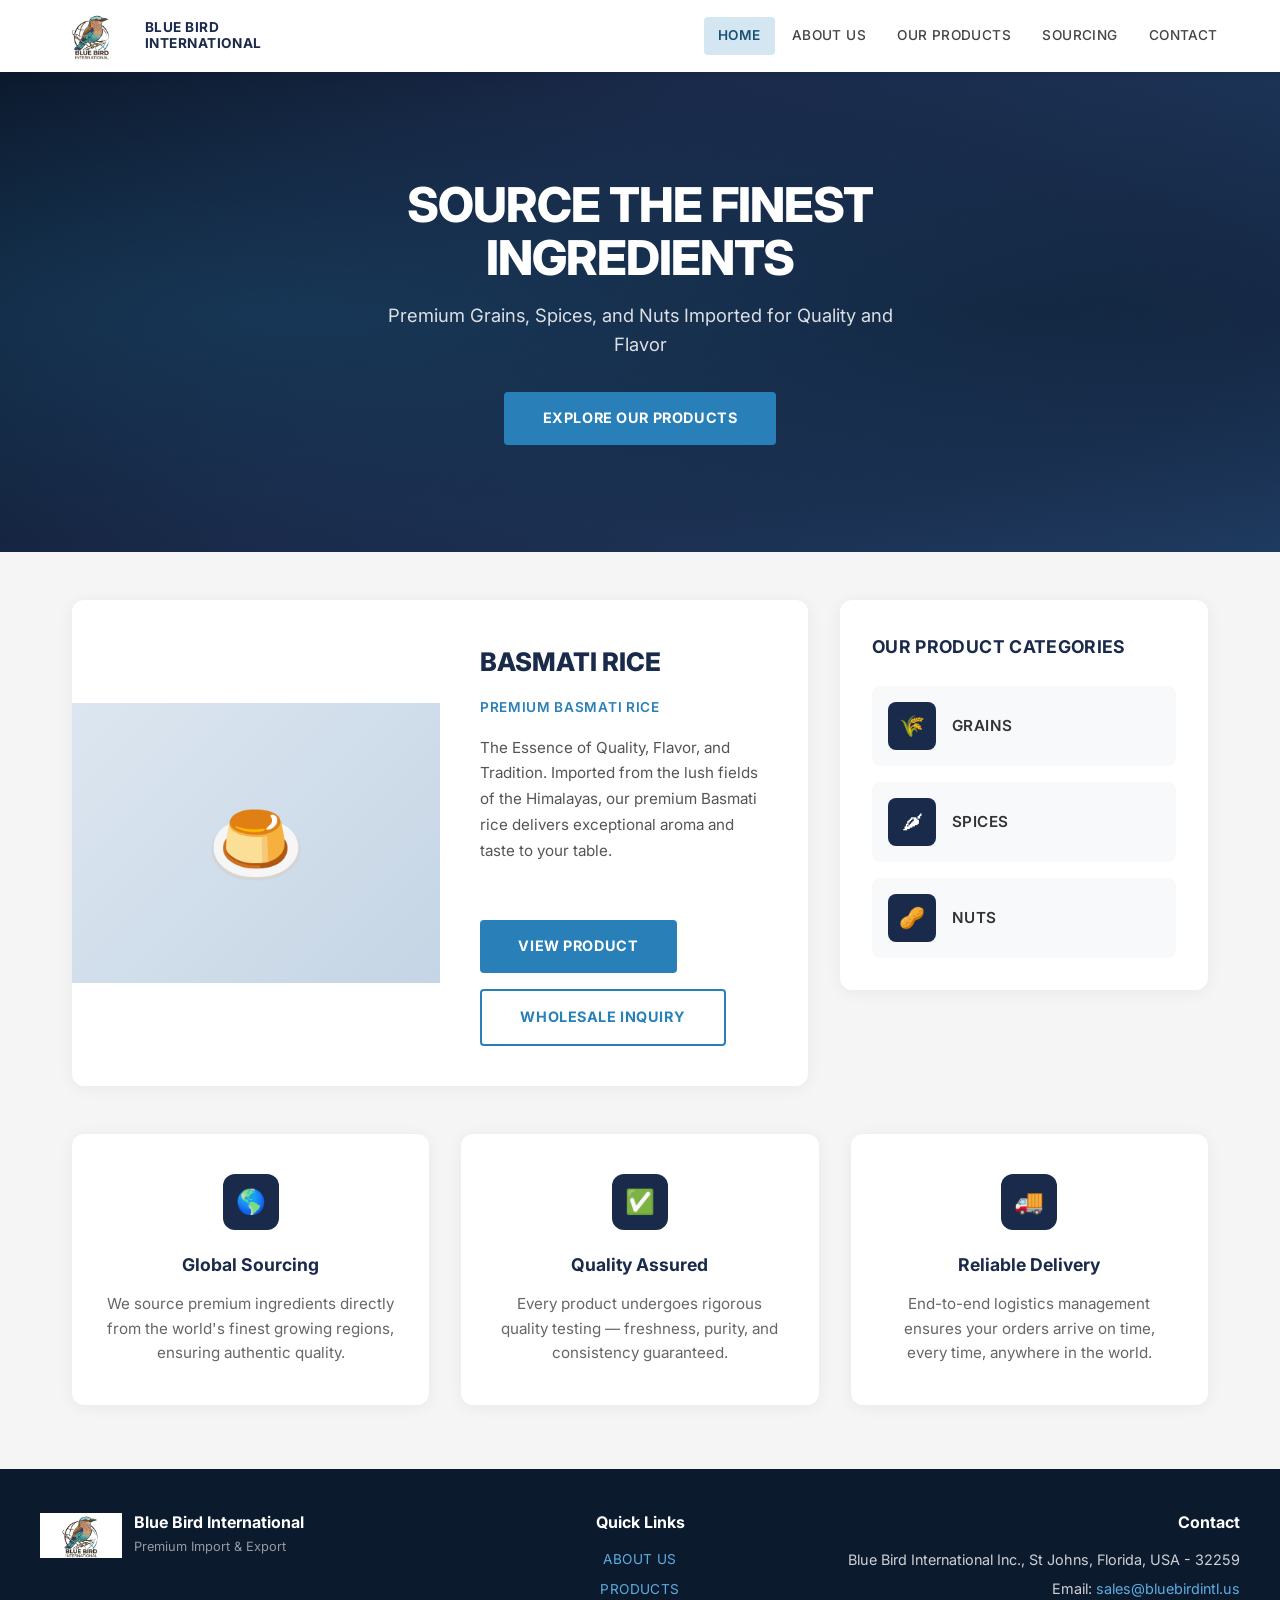
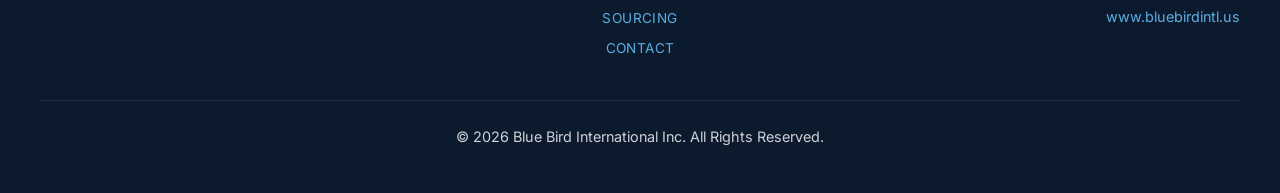
==== index.html @ 2b731b39 "Initial commit via Netlify" ====
<!DOCTYPE html>
<html lang="en">
<head>
  <meta charset="UTF-8" />
  <meta name="viewport" content="width=device-width, initial-scale=1.0" />
  <title>Blue Bird International | Premium Grains, Spices & Nuts</title>
  <link rel="preconnect" href="https://fonts.googleapis.com" />
  <link rel="preconnect" href="https://fonts.gstatic.com" crossorigin />
  <link href="https://fonts.googleapis.com/css2?family=Inter:wght@400;500;600;700;800&display=swap" rel="stylesheet" />
  <link rel="stylesheet" href="styles.css" />
</head>
<body>
  <header>
    <a href="index.html" class="logo">
      <img src="images/logo.jpg" alt="Blue Bird International" />
      <span>Blue Bird<br>International</span>
    </a>
    <button class="menu-toggle" onclick="document.querySelector('nav').classList.toggle('open')" aria-label="Toggle menu">
      <span></span><span></span><span></span>
    </button>
    <nav>
      <a href="index.html" class="active">Home</a>
      <a href="about.html">About Us</a>
      <a href="products.html">Our Products</a>
      <a href="services.html">Sourcing</a>
      <a href="contact.html">Contact</a>
    </nav>
  </header>

  <section class="hero">
    <div class="hero-text">
      <h1>Source the Finest Ingredients</h1>
      <p>Premium Grains, Spices, and Nuts Imported for Quality and Flavor</p>
      <a href="products.html" class="btn">Explore Our Products</a>
    </div>
  </section>

  <section class="featured-section">
    <div class="featured-product">
      <div class="featured-product-image">&#127854;</div>
      <div class="featured-product-info">
        <h2>Basmati Rice</h2>
        <p class="subtitle">Premium Basmati Rice</p>
        <p>The Essence of Quality, Flavor, and Tradition. Imported from the lush fields of the Himalayas, our premium Basmati rice delivers exceptional aroma and taste to your table.</p>
        <div class="btn-group">
          <a href="products.html" class="btn">View Product</a>
          <a href="contact.html" class="btn-outline">Wholesale Inquiry</a>
        </div>
      </div>
    </div>

    <div class="categories-sidebar">
      <h3>Our Product Categories</h3>
      <div class="category-list">
        <a href="products.html" class="category-item">
          <div class="category-icon">&#127806;</div>
          <span>Grains</span>
        </a>
        <a href="products.html" class="category-item">
          <div class="category-icon">&#127798;</div>
          <span>Spices</span>
        </a>
        <a href="products.html" class="category-item">
          <div class="category-icon">&#129372;</div>
          <span>Nuts</span>
        </a>
      </div>
    </div>
  </section>

  <section class="features">
    <div class="feature">
      <div class="icon">&#127758;</div>
      <h3>Global Sourcing</h3>
      <p>We source premium ingredients directly from the world's finest growing regions, ensuring authentic quality.</p>
    </div>
    <div class="feature">
      <div class="icon">&#9989;</div>
      <h3>Quality Assured</h3>
      <p>Every product undergoes rigorous quality testing — freshness, purity, and consistency guaranteed.</p>
    </div>
    <div class="feature">
      <div class="icon">&#128666;</div>
      <h3>Reliable Delivery</h3>
      <p>End-to-end logistics management ensures your orders arrive on time, every time, anywhere in the world.</p>
    </div>
  </section>

  <footer>
    <div class="footer-inner">
      <div class="footer-contact">
        <div class="footer-brand">
          <img src="images/logo.jpg" alt="Blue Bird International" style="height:45px;width:auto;" />
          <div class="footer-brand-text">
            <h3>Blue Bird International</h3>
            <p>Premium Import & Export</p>
          </div>
        </div>
      </div>
      <div class="footer-links">
        <h3>Quick Links</h3>
        <div class="footer-nav">
          <a href="about.html">About Us</a>
          <a href="products.html">Products</a>
          <a href="services.html">Sourcing</a>
          <a href="contact.html">Contact</a>
        </div>
      </div>
      <div class="footer-contact" style="text-align:right;">
        <h3>Contact</h3>
        <p>Blue Bird International Inc., St Johns, Florida, USA - 32259</p>
        <p>Email: <a href="mailto:sales@bluebirdintl.us">sales@bluebirdintl.us</a></p>
        <p><a href="https://www.bluebirdintl.us" target="_blank">www.bluebirdintl.us</a></p>
      </div>
      <div class="footer-copy">
        <p>&copy; 2026 Blue Bird International Inc. All Rights Reserved.</p>
      </div>
    </div>
  </footer>
</body>
</html>
---- styles.css ----
/* ===== RESET & BASE ===== */
*, *::before, *::after {
  box-sizing: border-box;
  margin: 0;
  padding: 0;
}

body {
  font-family: "Inter", "Segoe UI", system-ui, -apple-system, sans-serif;
  background: #f5f5f5;
  color: #333;
  line-height: 1.7;
  font-size: 16px;
}

a {
  text-decoration: none;
  color: inherit;
}

img {
  max-width: 100%;
  display: block;
}

/* ===== HEADER ===== */
header {
  display: flex;
  justify-content: space-between;
  align-items: center;
  background: #ffffff;
  padding: 0 3rem;
  height: 72px;
  box-shadow: 0 2px 8px rgba(0, 0, 0, 0.08);
  position: sticky;
  top: 0;
  z-index: 100;
}

.logo {
  display: flex;
  align-items: center;
  gap: 0.6rem;
  font-weight: 700;
  font-size: 1.05rem;
  color: #1a2a4a;
  letter-spacing: -0.01em;
}

.logo img {
  height: 48px;
  width: auto;
}

.logo span {
  line-height: 1.15;
  font-size: 0.85rem;
  text-transform: uppercase;
  letter-spacing: 0.04em;
  color: #1a2a4a;
}

nav {
  display: flex;
  align-items: center;
  gap: 0.15rem;
}

nav a {
  color: #444;
  padding: 0.45rem 0.9rem;
  font-weight: 500;
  font-size: 0.85rem;
  border-radius: 4px;
  transition: all 0.2s ease;
  text-transform: uppercase;
  letter-spacing: 0.03em;
}

nav a:hover {
  color: #1a5276;
  background: #eaf2f8;
}

nav a.active {
  color: #1a5276;
  background: #d4e6f1;
  font-weight: 600;
}

/* ===== HERO ===== */
.hero {
  background: linear-gradient(135deg, #0c1a2e 0%, #1a2a4a 40%, #1e3a5f 100%);
  color: white;
  padding: 5rem 2rem 5rem;
  position: relative;
  overflow: hidden;
  min-height: 480px;
  display: flex;
  align-items: center;
  justify-content: center;
}

.hero::before {
  content: "";
  position: absolute;
  top: 0;
  left: 0;
  right: 0;
  bottom: 0;
  background: radial-gradient(ellipse at 20% 50%, rgba(26, 82, 118, 0.4) 0%, transparent 70%),
              radial-gradient(ellipse at 80% 50%, rgba(12, 26, 46, 0.6) 0%, transparent 70%);
}

.hero-text {
  position: relative;
  z-index: 1;
  max-width: 700px;
  text-align: center;
  margin: 0 auto;
}

.hero-text h1 {
  font-size: 3rem;
  font-weight: 800;
  margin-bottom: 1rem;
  letter-spacing: -0.02em;
  line-height: 1.1;
  text-transform: uppercase;
}

.hero-text p {
  font-size: 1.15rem;
  opacity: 0.85;
  max-width: 520px;
  margin: 0 auto;
  line-height: 1.6;
}

.btn {
  display: inline-block;
  margin-top: 2rem;
  padding: 0.9rem 2.4rem;
  background: #2980b9;
  color: #ffffff;
  font-weight: 700;
  font-size: 0.9rem;
  border-radius: 4px;
  text-decoration: none;
  transition: all 0.2s ease;
  border: none;
  cursor: pointer;
  letter-spacing: 0.04em;
  text-transform: uppercase;
}

.btn:hover {
  background: #2471a3;
  transform: translateY(-1px);
  box-shadow: 0 4px 16px rgba(41, 128, 185, 0.4);
}

.btn-outline {
  display: inline-block;
  padding: 0.9rem 2.4rem;
  background: transparent;
  color: #2980b9;
  font-weight: 700;
  font-size: 0.9rem;
  border-radius: 4px;
  text-decoration: none;
  transition: all 0.2s ease;
  border: 2px solid #2980b9;
  cursor: pointer;
  letter-spacing: 0.04em;
  text-transform: uppercase;
}

.btn-outline:hover {
  background: #2980b9;
  color: #fff;
}

/* ===== FEATURED PRODUCT ===== */
.featured-section {
  max-width: 1200px;
  margin: 3rem auto;
  padding: 0 2rem;
  display: grid;
  grid-template-columns: 2fr 1fr;
  gap: 2rem;
  align-items: start;
}

.featured-product {
  background: #ffffff;
  border-radius: 12px;
  overflow: hidden;
  box-shadow: 0 2px 16px rgba(0, 0, 0, 0.06);
  display: grid;
  grid-template-columns: 1fr 1fr;
  align-items: center;
}

.featured-product-image {
  background: linear-gradient(135deg, #dce6f0 0%, #c5d5e5 100%);
  display: flex;
  align-items: center;
  justify-content: center;
  padding: 2rem;
  min-height: 280px;
  font-size: 5rem;
}

.featured-product-info {
  padding: 2.5rem;
}

.featured-product-info h2 {
  font-size: 1.6rem;
  font-weight: 800;
  color: #1a2a4a;
  margin-bottom: 0.75rem;
  text-transform: uppercase;
}

.featured-product-info .subtitle {
  font-size: 0.85rem;
  font-weight: 600;
  color: #2980b9;
  text-transform: uppercase;
  letter-spacing: 0.05em;
  margin-bottom: 1rem;
}

.featured-product-info p {
  font-size: 0.95rem;
  color: #555;
  line-height: 1.7;
  margin-bottom: 1.5rem;
}

.featured-product-info .btn-group {
  display: flex;
  gap: 1rem;
  flex-wrap: wrap;
}

/* ===== PRODUCT CATEGORIES SIDEBAR ===== */
.categories-sidebar {
  background: #ffffff;
  border-radius: 12px;
  padding: 2rem;
  box-shadow: 0 2px 16px rgba(0, 0, 0, 0.06);
}

.categories-sidebar h3 {
  font-size: 1.1rem;
  font-weight: 700;
  color: #1a2a4a;
  margin-bottom: 1.5rem;
  text-transform: uppercase;
  letter-spacing: 0.02em;
}

.category-list {
  display: flex;
  flex-direction: column;
  gap: 1rem;
}

.category-item {
  display: flex;
  align-items: center;
  gap: 1rem;
  padding: 1rem;
  background: #f8f9fa;
  border-radius: 8px;
  transition: all 0.2s ease;
  text-decoration: none;
  color: inherit;
}

.category-item:hover {
  background: #eaf2f8;
  transform: translateX(4px);
}

.category-icon {
  width: 48px;
  height: 48px;
  border-radius: 8px;
  background: #1a2a4a;
  color: white;
  display: flex;
  align-items: center;
  justify-content: center;
  font-size: 1.3rem;
  flex-shrink: 0;
}

.category-item span {
  font-weight: 600;
  font-size: 0.95rem;
  color: #333;
  text-transform: uppercase;
  letter-spacing: 0.03em;
}

/* ===== FEATURES ===== */
.features {
  display: grid;
  grid-template-columns: repeat(3, 1fr);
  gap: 2rem;
  max-width: 1200px;
  margin: 3rem auto 4rem;
  padding: 0 2rem;
}

.feature {
  background: #ffffff;
  padding: 2.5rem 2rem;
  border-radius: 12px;
  box-shadow: 0 2px 16px rgba(0, 0, 0, 0.06);
  text-align: center;
  transition: transform 0.2s ease, box-shadow 0.2s ease;
}

.feature:hover {
  transform: translateY(-4px);
  box-shadow: 0 8px 30px rgba(0, 0, 0, 0.1);
}

.feature .icon {
  display: inline-flex;
  align-items: center;
  justify-content: center;
  width: 56px;
  height: 56px;
  border-radius: 12px;
  background: #1a2a4a;
  color: white;
  font-size: 1.5rem;
  margin-bottom: 1.25rem;
}

.feature h3 {
  font-size: 1.1rem;
  font-weight: 700;
  color: #1a2a4a;
  margin-bottom: 0.75rem;
}

.feature p {
  font-size: 0.95rem;
  color: #666;
  line-height: 1.6;
}

/* ===== PAGE INTRO ===== */
.page-intro {
  text-align: center;
  padding: 5rem 2rem 3rem;
  background: linear-gradient(135deg, #0c1a2e 0%, #1a2a4a 40%, #1e3a5f 100%);
  color: white;
}

.page-intro h1 {
  font-size: 2.5rem;
  font-weight: 800;
  margin-bottom: 0.75rem;
  letter-spacing: -0.02em;
  text-transform: uppercase;
}

.page-intro p {
  font-size: 1.1rem;
  opacity: 0.85;
  max-width: 560px;
  margin: 0 auto;
}

/* ===== CONTENT ===== */
.content {
  max-width: 1100px;
  margin: 0 auto;
  padding: 3rem 2rem;
}

.content h2 {
  font-size: 1.5rem;
  font-weight: 700;
  color: #1a2a4a;
  margin-bottom: 1rem;
  margin-top: 2.5rem;
}

.content h2:first-child {
  margin-top: 0;
}

.content p {
  color: #555;
  margin-bottom: 1rem;
  font-size: 1.05rem;
}

/* ===== SERVICES ===== */
.service-list {
  display: grid;
  grid-template-columns: 1fr;
  gap: 1.5rem;
}

.service {
  background: #ffffff;
  padding: 2rem 2.5rem;
  border-radius: 12px;
  box-shadow: 0 2px 12px rgba(0, 0, 0, 0.05);
  border-left: 4px solid #2980b9;
  transition: transform 0.2s ease;
}

.service:hover {
  transform: translateX(4px);
}

.service h2 {
  font-size: 1.25rem;
  margin-top: 0;
  margin-bottom: 0.5rem;
  color: #1a2a4a;
}

.service p {
  margin-bottom: 0;
  color: #555;
}

/* ===== PRODUCTS GRID ===== */
.product-grid {
  display: grid;
  grid-template-columns: repeat(auto-fill, minmax(300px, 1fr));
  gap: 1.5rem;
}

.product {
  background: #ffffff;
  padding: 2rem;
  border-radius: 12px;
  text-align: center;
  box-shadow: 0 2px 12px rgba(0, 0, 0, 0.05);
  font-weight: 600;
  color: #1a2a4a;
  transition: transform 0.2s ease, box-shadow 0.2s ease;
  position: relative;
  overflow: hidden;
}

.product::before {
  content: "";
  position: absolute;
  top: 0;
  left: 0;
  right: 0;
  height: 3px;
  background: linear-gradient(90deg, #1a2a4a, #2980b9);
}

.product:hover {
  transform: translateY(-3px);
  box-shadow: 0 6px 20px rgba(0, 0, 0, 0.1);
}

.product .product-icon {
  font-size: 2.5rem;
  margin-bottom: 0.75rem;
}

.product h3 {
  font-size: 1.1rem;
  margin-bottom: 0.5rem;
}

.product p {
  font-size: 0.9rem;
  color: #666;
  font-weight: 400;
}

/* ===== CONTACT FORM ===== */
.contact-form {
  max-width: 560px;
  margin: 0 auto;
  display: flex;
  flex-direction: column;
  background: #ffffff;
  padding: 2.5rem;
  border-radius: 12px;
  box-shadow: 0 2px 12px rgba(0, 0, 0, 0.05);
}

.contact-form label {
  font-weight: 600;
  font-size: 0.9rem;
  color: #444;
  margin-bottom: 0.35rem;
  margin-top: 1rem;
}

.contact-form label:first-child {
  margin-top: 0;
}

.contact-form input,
.contact-form textarea {
  padding: 0.85rem 1rem;
  border-radius: 6px;
  border: 1.5px solid #d5d8dc;
  font-size: 1rem;
  font-family: inherit;
  transition: border-color 0.2s ease, box-shadow 0.2s ease;
  background: #f8f9fa;
}

.contact-form input:focus,
.contact-form textarea:focus {
  outline: none;
  border-color: #2980b9;
  box-shadow: 0 0 0 3px rgba(41, 128, 185, 0.1);
  background: #ffffff;
}

.contact-form .btn {
  margin-top: 1.5rem;
  text-align: center;
}

/* ===== CONTACT INFO ===== */
.contact-info {
  max-width: 560px;
  margin: 2rem auto 0;
  background: #ffffff;
  padding: 2rem 2.5rem;
  border-radius: 12px;
  box-shadow: 0 2px 12px rgba(0, 0, 0, 0.05);
}

.contact-info h3 {
  font-size: 1.2rem;
  font-weight: 700;
  color: #1a2a4a;
  margin-bottom: 1rem;
}

.contact-info p {
  color: #555;
  margin-bottom: 0.5rem;
  font-size: 0.95rem;
  line-height: 1.6;
}

.contact-info a {
  color: #2980b9;
  font-weight: 500;
}

.contact-info a:hover {
  text-decoration: underline;
}

/* ===== ABOUT SECTIONS ===== */
.about-grid {
  display: grid;
  grid-template-columns: repeat(2, 1fr);
  gap: 2rem;
  margin-top: 1rem;
}

.about-card {
  background: #ffffff;
  padding: 2rem;
  border-radius: 12px;
  box-shadow: 0 2px 12px rgba(0, 0, 0, 0.05);
}

.about-card h2 {
  color: #1a2a4a;
  margin-top: 0;
  margin-bottom: 0.75rem;
  font-size: 1.3rem;
}

.about-card p {
  margin-bottom: 0;
}

/* ===== FOOTER ===== */
footer {
  background: #0c1a2e;
  color: rgba(255, 255, 255, 0.8);
  text-align: center;
  padding: 2.5rem 2rem;
  margin-top: 0;
  font-size: 0.9rem;
}

footer .footer-inner {
  max-width: 1200px;
  margin: 0 auto;
  display: grid;
  grid-template-columns: 1fr auto 1fr;
  gap: 2rem;
  align-items: start;
}

footer .footer-brand {
  display: flex;
  align-items: center;
  gap: 0.75rem;
}

footer .footer-brand img {
  height: 50px;
  width: auto;
}

footer .footer-brand-text {
  text-align: left;
}

footer .footer-brand-text h3 {
  font-size: 1rem;
  margin-bottom: 0;
}

footer .footer-brand-text p {
  font-size: 0.8rem;
  opacity: 0.7;
}

footer h3 {
  font-size: 1rem;
  font-weight: 700;
  color: #ffffff;
  margin-bottom: 0.75rem;
}

footer p {
  margin: 0 0 0.25rem;
}

footer a {
  color: #5dade2;
  transition: color 0.2s ease;
}

footer a:hover {
  color: #85c1e9;
  text-decoration: underline;
}

.footer-contact {
  text-align: left;
}

.footer-links {
  text-align: center;
}

.footer-nav {
  display: flex;
  flex-direction: column;
  gap: 0.4rem;
}

.footer-nav a {
  font-size: 0.85rem;
  text-transform: uppercase;
  letter-spacing: 0.03em;
}

.footer-copy {
  grid-column: 1 / -1;
  text-align: center;
  padding-top: 1.5rem;
  border-top: 1px solid rgba(255, 255, 255, 0.1);
  margin-top: 0.5rem;
}

/* ===== MOBILE HAMBURGER ===== */
.menu-toggle {
  display: none;
  background: none;
  border: none;
  cursor: pointer;
  padding: 0.5rem;
}

.menu-toggle span {
  display: block;
  width: 24px;
  height: 2px;
  background: #1a2a4a;
  margin: 5px 0;
  border-radius: 2px;
  transition: all 0.3s ease;
}

/* ===== RESPONSIVE ===== */
@media (max-width: 768px) {
  header {
    padding: 0 1.5rem;
    height: 64px;
  }

  .menu-toggle {
    display: block;
  }

  nav {
    display: none;
    position: absolute;
    top: 64px;
    left: 0;
    right: 0;
    background: #ffffff;
    flex-direction: column;
    padding: 1rem;
    box-shadow: 0 4px 12px rgba(0, 0, 0, 0.08);
    gap: 0;
  }

  nav.open {
    display: flex;
  }

  nav a {
    padding: 0.75rem 1rem;
    border-radius: 6px;
  }

  .hero {
    padding: 3rem 1.5rem 3.5rem;
    min-height: auto;
  }

  .hero-text h1 {
    font-size: 2rem;
  }

  .featured-section {
    grid-template-columns: 1fr;
    margin: 2rem auto;
  }

  .featured-product {
    grid-template-columns: 1fr;
  }

  .features {
    grid-template-columns: 1fr;
    margin-top: 2rem;
  }

  .page-intro {
    padding: 4rem 1.5rem 2.5rem;
  }

  .page-intro h1 {
    font-size: 2rem;
  }

  .content {
    padding: 2rem 1.5rem;
  }

  .about-grid {
    grid-template-columns: 1fr;
  }

  .product-grid {
    grid-template-columns: 1fr;
  }

  footer .footer-inner {
    grid-template-columns: 1fr;
    text-align: center;
  }

  .footer-contact {
    text-align: center;
  }

  .footer-links {
    text-align: center;
  }
}
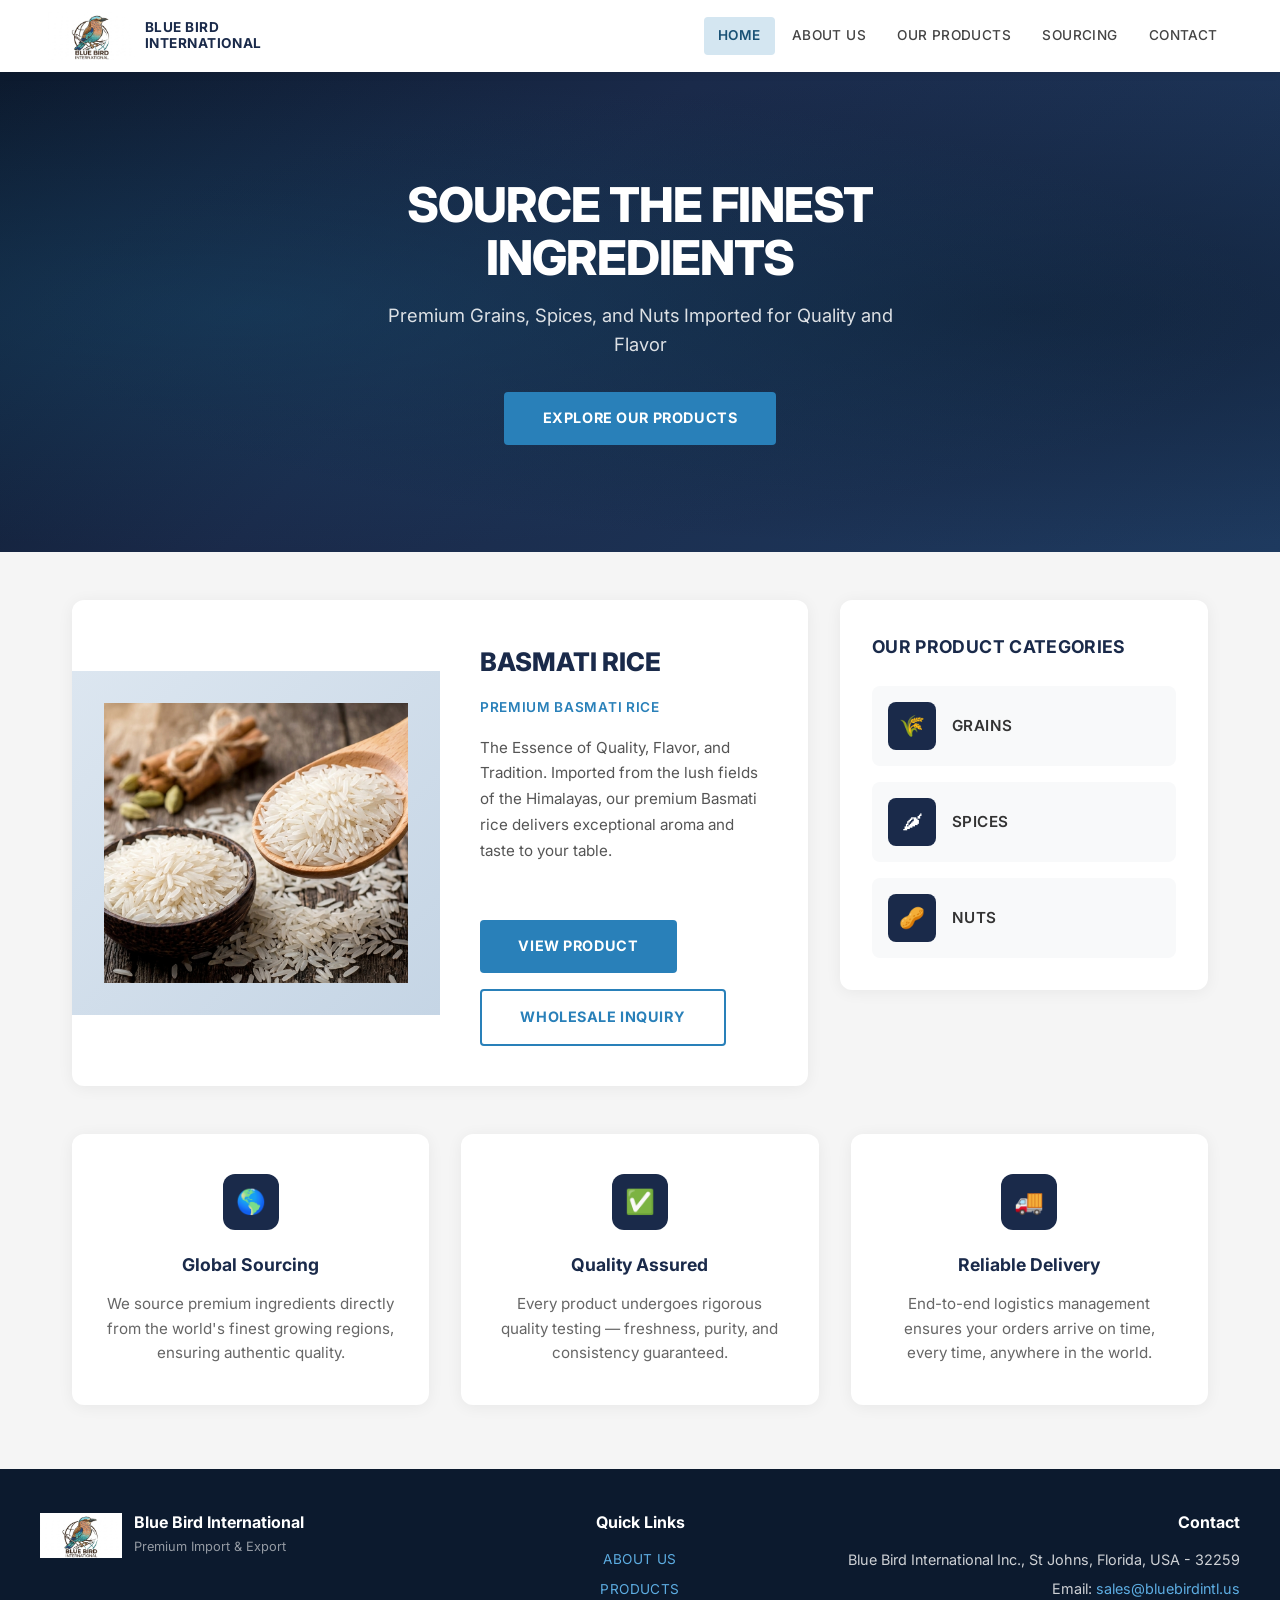
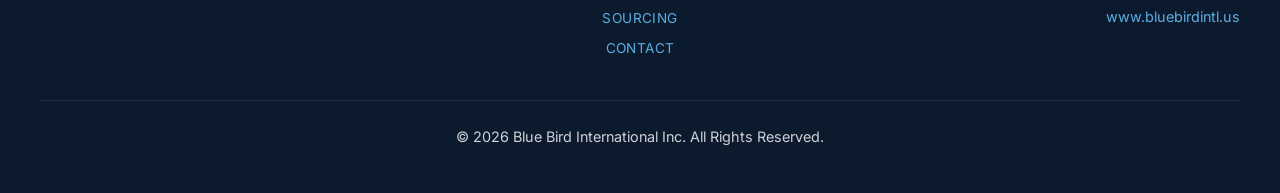
==== commit b50f8fb7: "Add images to home and products tabs, remove products without pictures (69cc7b02c4dca57290d31b6e)" ====
--- a/index.html
+++ b/index.html
@@ -37,7 +37,9 @@
 
   <section class="featured-section">
     <div class="featured-product">
-      <div class="featured-product-image">&#127854;</div>
+      <div class="featured-product-image">
+        <img src="images/basmati.png" alt="Basmati Rice" />
+      </div>
       <div class="featured-product-info">
         <h2>Basmati Rice</h2>
         <p class="subtitle">Premium Basmati Rice</p>
--- a/styles.css
+++ b/styles.css
@@ -210,6 +210,14 @@
   padding: 2rem;
   min-height: 280px;
   font-size: 5rem;
+  overflow: hidden;
+}
+
+.featured-product-image img {
+  width: 100%;
+  height: 100%;
+  object-fit: cover;
+  min-height: 280px;
 }
 
 .featured-product-info {
@@ -475,6 +483,14 @@
 .product .product-icon {
   font-size: 2.5rem;
   margin-bottom: 0.75rem;
+}
+
+.product .product-image {
+  width: 100%;
+  height: 200px;
+  object-fit: cover;
+  border-radius: 8px;
+  margin-bottom: 1rem;
 }
 
 .product h3 {
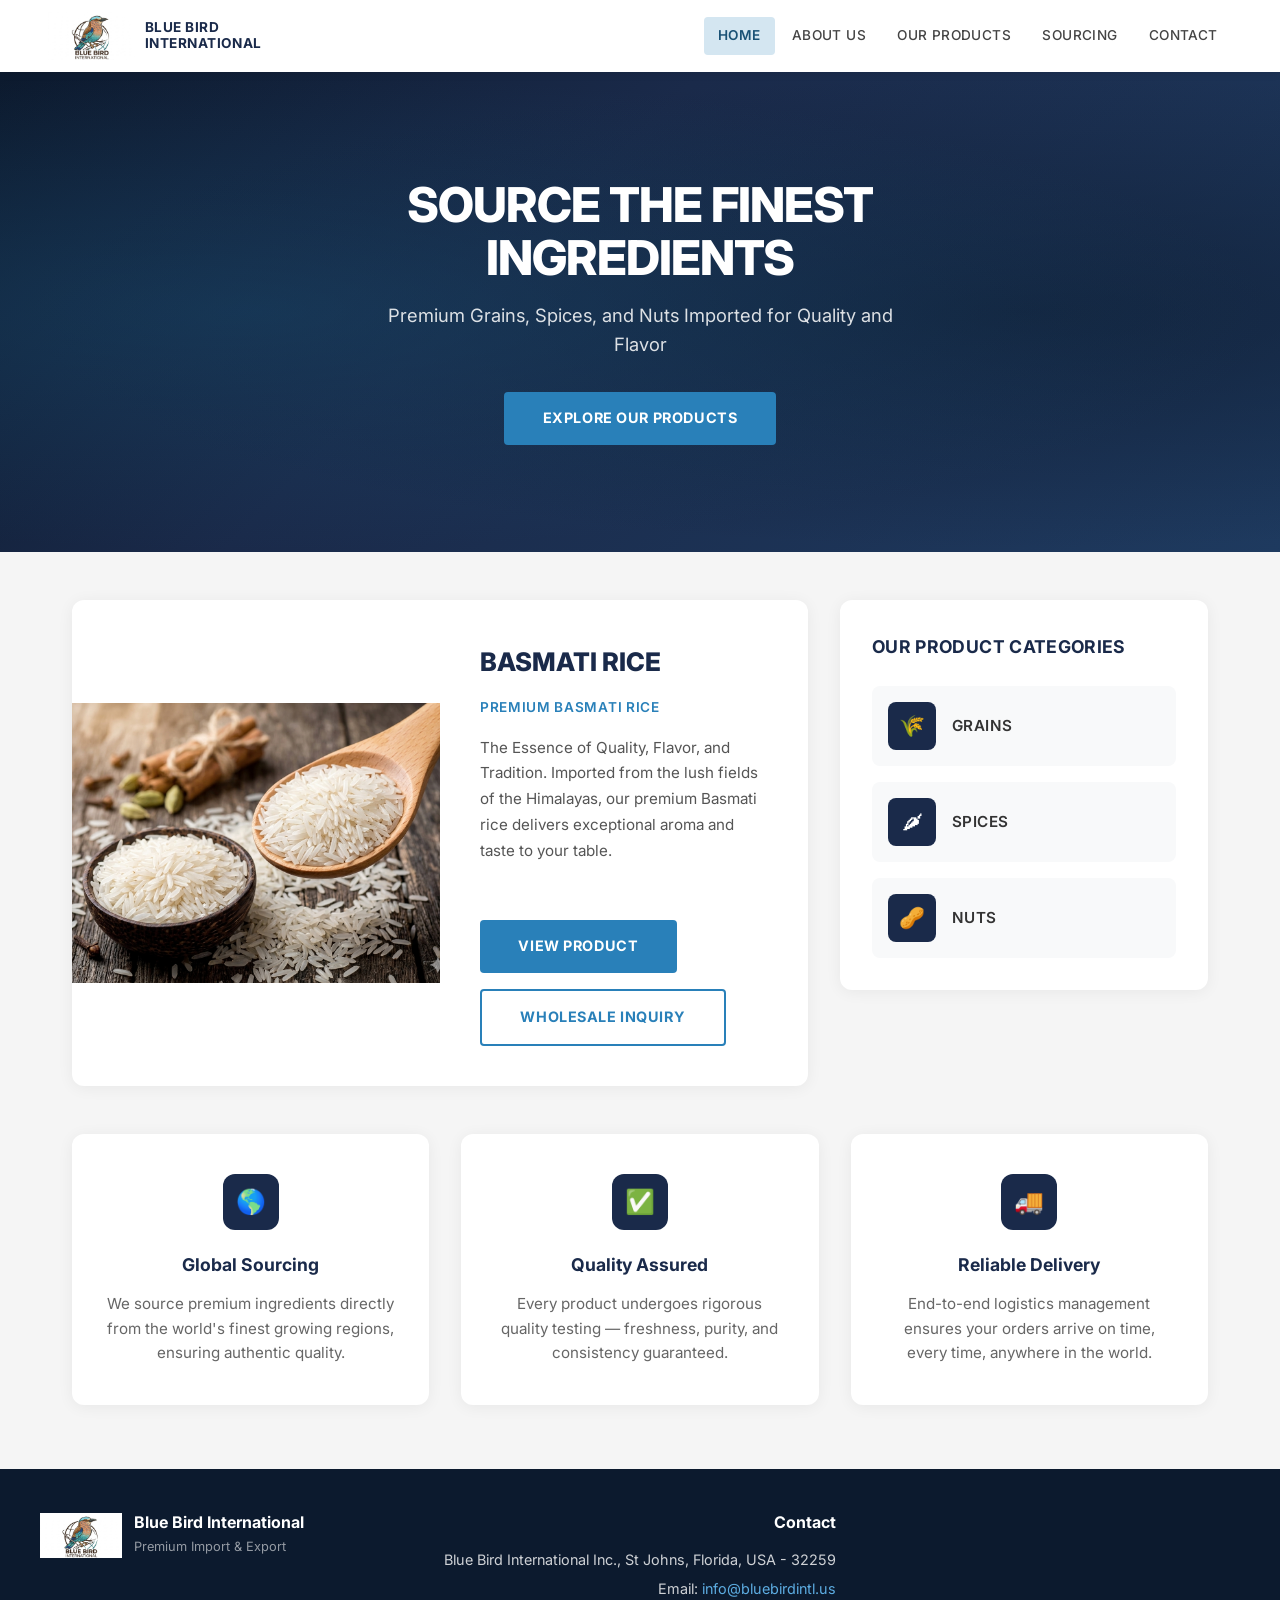
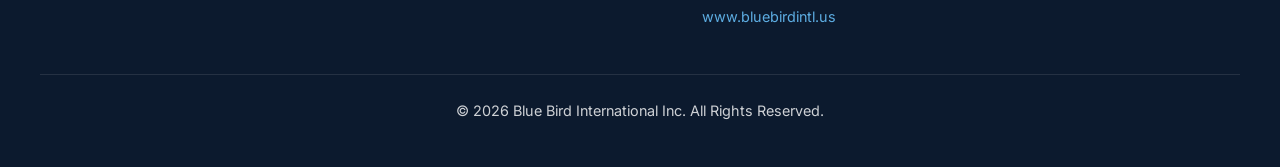
==== commit 3c3e2390: "Update email address and remove quick links from footer on all pages (69db901c87318f24b5a9900f)" ====
--- a/index.html
+++ b/index.html
@@ -99,19 +99,10 @@
           </div>
         </div>
       </div>
-      <div class="footer-links">
-        <h3>Quick Links</h3>
-        <div class="footer-nav">
-          <a href="about.html">About Us</a>
-          <a href="products.html">Products</a>
-          <a href="services.html">Sourcing</a>
-          <a href="contact.html">Contact</a>
-        </div>
-      </div>
       <div class="footer-contact" style="text-align:right;">
         <h3>Contact</h3>
         <p>Blue Bird International Inc., St Johns, Florida, USA - 32259</p>
-        <p>Email: <a href="mailto:sales@bluebirdintl.us">sales@bluebirdintl.us</a></p>
+        <p>Email: <a href="mailto:info@bluebirdintl.us">info@bluebirdintl.us</a></p>
         <p><a href="https://www.bluebirdintl.us" target="_blank">www.bluebirdintl.us</a></p>
       </div>
       <div class="footer-copy">
--- a/styles.css
+++ b/styles.css
@@ -203,13 +203,12 @@
 }
 
 .featured-product-image {
-  background: linear-gradient(135deg, #dce6f0 0%, #c5d5e5 100%);
+  background: #ffffff;
   display: flex;
   align-items: center;
   justify-content: center;
-  padding: 2rem;
+  padding: 0;
   min-height: 280px;
-  font-size: 5rem;
   overflow: hidden;
 }
 
@@ -550,6 +549,36 @@
 .contact-form .btn {
   margin-top: 1.5rem;
   text-align: center;
+}
+
+.contact-form .required {
+  color: #e74c3c;
+  font-weight: 700;
+}
+
+.contact-form .form-status {
+  margin-top: 1rem;
+  padding: 1rem;
+  border-radius: 6px;
+  font-size: 0.95rem;
+  text-align: center;
+}
+
+.contact-form .form-status.success {
+  background: #d5f5e3;
+  color: #1e7e34;
+  border: 1px solid #a3dfbf;
+}
+
+.contact-form .form-status.error {
+  background: #fadbd8;
+  color: #c0392b;
+  border: 1px solid #f1948a;
+}
+
+.contact-form button:disabled {
+  opacity: 0.6;
+  cursor: not-allowed;
 }
 
 /* ===== CONTACT INFO ===== */
